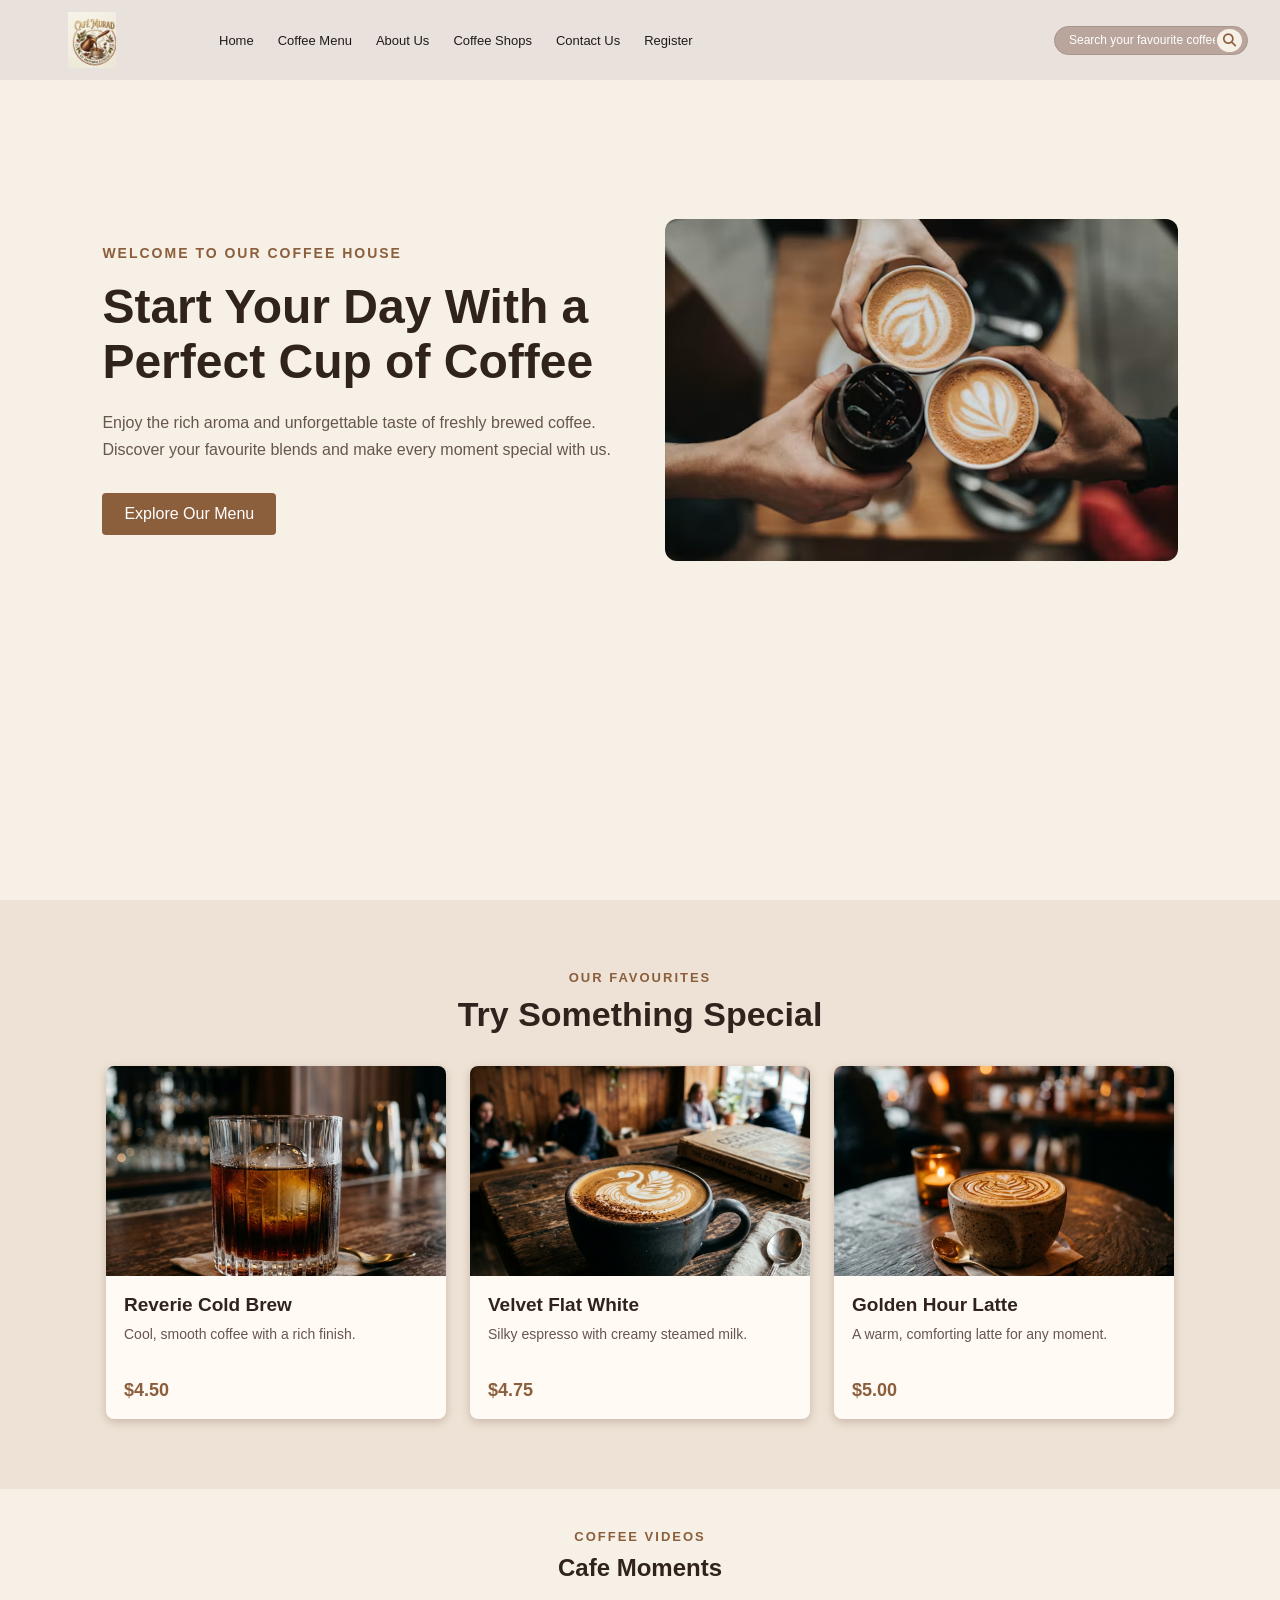
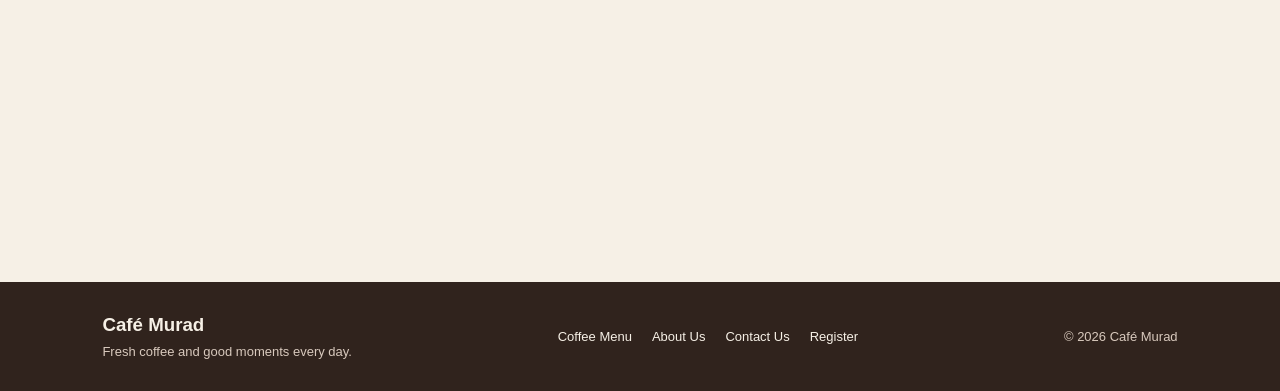
==== index.html @ 0aab9001 "intial commit coffee murad" ====
<!DOCTYPE html>
<html lang="en">
<head>
    <meta charset="UTF-8">
    <meta name="viewport" content="width=device-width, initial-scale=1">
    <title>Home Page</title>
    <link rel="stylesheet" href="css/home.css">
    <link rel="stylesheet" href="https://cdnjs.cloudflare.com/ajax/libs/font-awesome/6.7.2/css/all.min.css">
</head>
<body>
    <nav class="home_nav">
        <a class="logo_container" href="index.html">
            <img src="assests/companylogo.jpg" alt="Coffee logo">        </a>

        <div class="others_container">
            <a href="index.html">Home</a>
            <a href="menu.html">Coffee Menu</a>
            <a href="aboutus.html">About Us</a>
            <a href="discover.html">Coffee Shops</a>
            <a href="contact.html">Contact Us</a>
            <a href="register.html">Register</a>
        </div>

        <div class="searchbar">
            <input type="text" placeholder="Search your favourite coffee">
            <button><i class="fa-solid fa-magnifying-glass"></i></button>
        </div>
    </nav>

    <section class="hero_section">
        <div class="hero-container">
            <div class="text">
                <p class="hero_label">
                    WELCOME TO OUR COFFEE HOUSE
                </p>
                <h1>
                    Start Your Day With a Perfect Cup of Coffee
                </h1>
                <p class="hero_description">
                    Enjoy the rich aroma and unforgettable taste of freshly 
                    brewed coffee. Discover your favourite blends and make 
                    every moment special with us.
                </p>
                <a class="hero_button" href="menu.html">Explore Our Menu</a>
            </div>
            <div class="hero_image">
                <img src="assests/3_cup_coffee.avif" alt="Three cups of coffee">
            </div>
        </div>
    </section>

    <section class="coffee_section">
        <p class="coffee_label">OUR FAVOURITES</p>
        <h2>Try Something Special</h2>
        <div class="coffee_cards">
            <div class="coffee_card">
                <img src="assests/reverie-cold-brew.jpg" alt="Reverie cold brew">
                <div class="coffee_card_content">
                    <h3>Reverie Cold Brew</h3>
                    <p>Cool, smooth coffee with a rich finish.</p>
                    <strong>$4.50</strong>
                </div>
            </div>
            <div class="coffee_card">
                <img src="assests/velvet-flat-white.jpg" alt="Velvet flat white">
                <div class="coffee_card_content">
                    <h3>Velvet Flat White</h3>
                    <p>Silky espresso with creamy steamed milk.</p>
                    <strong>$4.75</strong>
                </div>
            </div>
            <div class="coffee_card">
                <img src="assests/golden-hour-latte.jpg" alt="Golden hour latte">
                <div class="coffee_card_content">
                    <h3>Golden Hour Latte</h3>
                    <p>A warm, comforting latte for any moment.</p>
                    <strong>$5.00</strong>
                </div>
            </div>
        </div>
    </section>
    <section class="video_section">
        <p class="coffee_label">COFFEE VIDEOS</p>
        <h2>Cafe Moments</h2>
        <div class="video_grid">
            <iframe src="https://www.youtube.com/embed/b1SI0exETYU" title="Cinematic Coffee Shop B-Roll" allowfullscreen></iframe>
            <iframe src="https://www.youtube.com/embed/Amh5NZMkf3I" title="Cafe in 4K Coffee Shop Vibes" allowfullscreen></iframe>
        </div>
    </section>

    <footer class="site_footer">
        <div>
            <h3>Café Murad</h3>
            <p>Fresh coffee and good moments every day.</p>
        </div>
        <div class="footer_links">
            <a href="menu.html">Coffee Menu</a>
            <a href="aboutus.html">About Us</a>
            <a href="contact.html">Contact Us</a>
            <a href="register.html">Register</a>
        </div>
        <p class="copyright">&copy; 2026 Café Murad</p>
    </footer>
</body>
</html>
---- css/home.css ----
*{
    margin:0;
    box-sizing:border-box;
}
body{
    background-color:#f6f0e6;
    font-family:Arial, sans-serif;
}
.home_nav{
    display:flex;
    align-items:center;
    min-height:80px;
    padding:8px 32px;
    background-color:#e9e1dc;
    box-shadow:0 2px 8px #8f8179;
    overflow:visible;
    justify-content: space-between;
    ;
}
.logo_container{
    display:block;
    flex:0 0 120px;
    height:64px;
    padding:4px;
    transition:transform 0.3s, filter 0.3s;
}
.logo_container img{
    display:block;
    height:100%;
    width:100%;
    object-fit:contain;
}
.logo_container:hover{
    transform:translateX(12px) scale(1.08);
    filter:drop-shadow(0 0 8px #c49a6c);
}
.others_container{
    display:flex;
    align-items:center;
    gap:24px;
    margin-left:67px;
}
.others_container a{
    color:#211b18;
    font-size:13px;
    text-decoration:none;
    white-space:nowrap;
    transition:color 0.2s, border-bottom 0.2s;
}
.others_container a:hover{
    color:#8b5e3c;
    border-bottom:2px solid #8b5e3c;
}
.searchbar{
    display:flex;
    align-items:center;
    margin-left:auto;
    border:1px solid #a9958c;
    border-radius:20px;
    padding:2px 5px 2px 12px;
    background-color:#b9a59c;
}
.searchbar input{
    width:150px;
    border:0;
    outline:0;
    color:#211b18;
    background-color:transparent;
    font-size:12px;
}
.searchbar input::placeholder{
    color:#fff;
}
.searchbar button{
    border:0;
    border-radius:50%;
    padding:4px 6px;
    color:#8b5e3c;
    background-color:#f6f0e6;
    cursor:pointer;
}
.searchbar button:hover{
    color:#fff;
    background-color:#8b5e3c;
}
.hero_section{
    min-height:calc(100vh - 80px);
    padding:60px 8%;
    background-color:#f6f0e6;
}
.hero-container{
    display:flex;
    align-items:center;
    justify-content:space-between;
    gap:50px;
    max-width:1200px;
    min-height:500px;
    margin:0 auto;
}
.text{
    flex:1;
    max-width:550px;
}
.hero_label{
    margin-bottom:18px;
    color:#8b5e3c;
    font-size:14px;
    font-weight:bold;
    letter-spacing:2px;
}
.text h1{
    margin-bottom:20px;
    color:#30231d;
    font-size:48px;
    line-height:1.15;
}
.hero_description{
    margin-bottom:30px;
    color:#66564e;
    font-size:16px;
    line-height:1.7;
}
.hero_button{
    display:inline-block;
    padding:12px 22px;
    border-radius:4px;
    color:#fff;
    background-color:#8b5e3c;
    text-decoration:none;
    transition:background-color 0.2s, transform 0.2s;
}
.hero_button:hover{
    background-color:#60402d;
    transform:translateY(-3px);
}
.hero_image{
    flex:1;
    max-width:520px;
}
.hero_image img{
    display:block;
    width:100%;
    max-height:430px;
    object-fit:contain;
    border-radius:12px;
    transition:transform 0.3s, box-shadow 0.3s;
}
.hero_image img:hover{
    transform:scale(1.03);
    box-shadow:0 8px 18px #b9a59c;
}
.coffee_section{
    padding:70px 8%;
    text-align:center;
    background-color:#ede2d5;
}
.coffee_label{
    margin-bottom:10px;
    color:#8b5e3c;
    font-size:13px;
    font-weight:bold;
    letter-spacing:2px;
}
.coffee_section h2{
    margin-bottom:32px;
    color:#30231d;
    font-size:34px;
}
.coffee_cards{
    display:flex;
    justify-content:center;
    gap:24px;
    max-width:1100px;
    margin:0 auto;
}
.coffee_card{
    flex:1;
    max-width:340px;
    overflow:hidden;
    text-align:left;
    border-radius:8px;
    background-color:#fffaf4;
    box-shadow:0 3px 10px #c8b8aa;
    transition:transform 0.2s, box-shadow 0.2s;
}
.coffee_card:hover{
    transform:translateY(-6px);
    box-shadow:0 8px 16px #b9a59c;
}
.coffee_card img{
    display:block;
    width:100%;
    height:210px;
    object-fit:cover;
}
.coffee_card_content{
    padding:18px;
}
.coffee_card h3{
    margin-bottom:8px;
    color:#30231d;
    font-size:19px;
}
.coffee_card p{
    min-height:42px;
    margin-bottom:14px;
    color:#66564e;
    font-size:14px;
    line-height:1.5;
}
.coffee_card strong{
    color:#8b5e3c;
    font-size:18px;
}
.video_section{
    padding:40px 8%;
    text-align:center;
    color:#30231d;
    background:#f6f0e6;
}
.video_section h2{margin:8px 0 20px}
.video_grid{display:flex;gap:20px;justify-content:center}
.video_grid iframe{width:45%;height:240px;border:0}
.site_footer{
    display:flex;
    align-items:center;
    justify-content:space-between;
    gap:24px;
    padding:32px 8%;
    color:#f6f0e6;
    background-color:#30231d;
}
.site_footer h3{
    margin-bottom:8px;
}
.site_footer p{
    color:#d8c9bd;
    font-size:13px;
}
.footer_links{
    display:flex;
    gap:20px;
}
.footer_links a{
    color:#f6f0e6;
    font-size:13px;
    text-decoration:none;
}
.footer_links a:hover{
    color:#d6a77a;
}
.site_footer .copyright{
    white-space:nowrap;
}
@media (max-width:800px){
    .home_nav{
        flex-wrap:wrap;
        gap:12px;
    }
    .others_container{
        order:3;
        width:100%;
        justify-content:center;
        flex-wrap:wrap;
        margin-left:0;
    }
    .hero_section{
        padding:40px 24px;
    }
    .hero-container{
        flex-direction:column;
        justify-content:center;
        gap:30px;
        text-align:center;
    }
    .text h1{
        font-size:36px;
    }
    .hero_image{
        width:100%;
    }
    .coffee_cards{
        flex-direction:column;
        align-items:center;
    }
    .coffee_card{
        width:100%;
    }
    .video_grid{flex-direction:column}
    .video_grid iframe{width:100%}
    .site_footer{
        flex-direction:column;
        text-align:center;
    }
    .footer_links{
        flex-wrap:wrap;
        justify-content:center;
    }
}
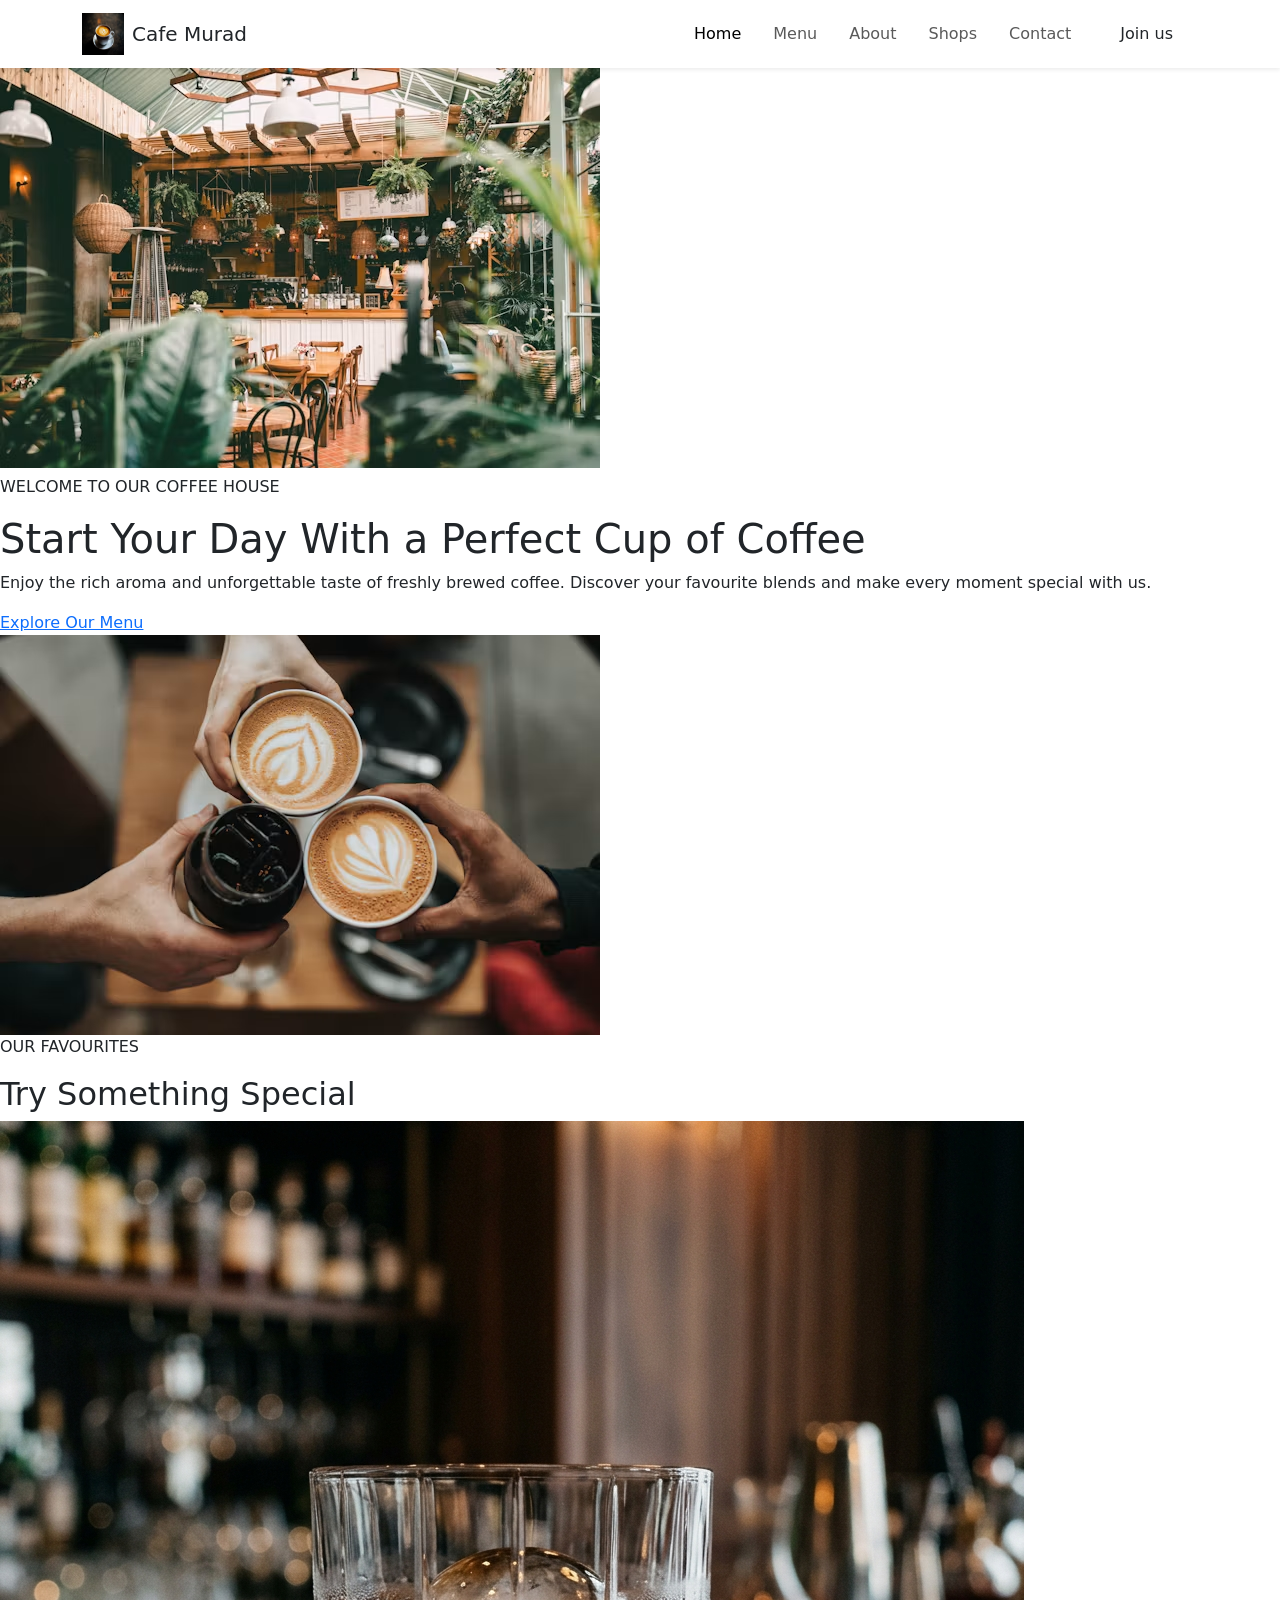
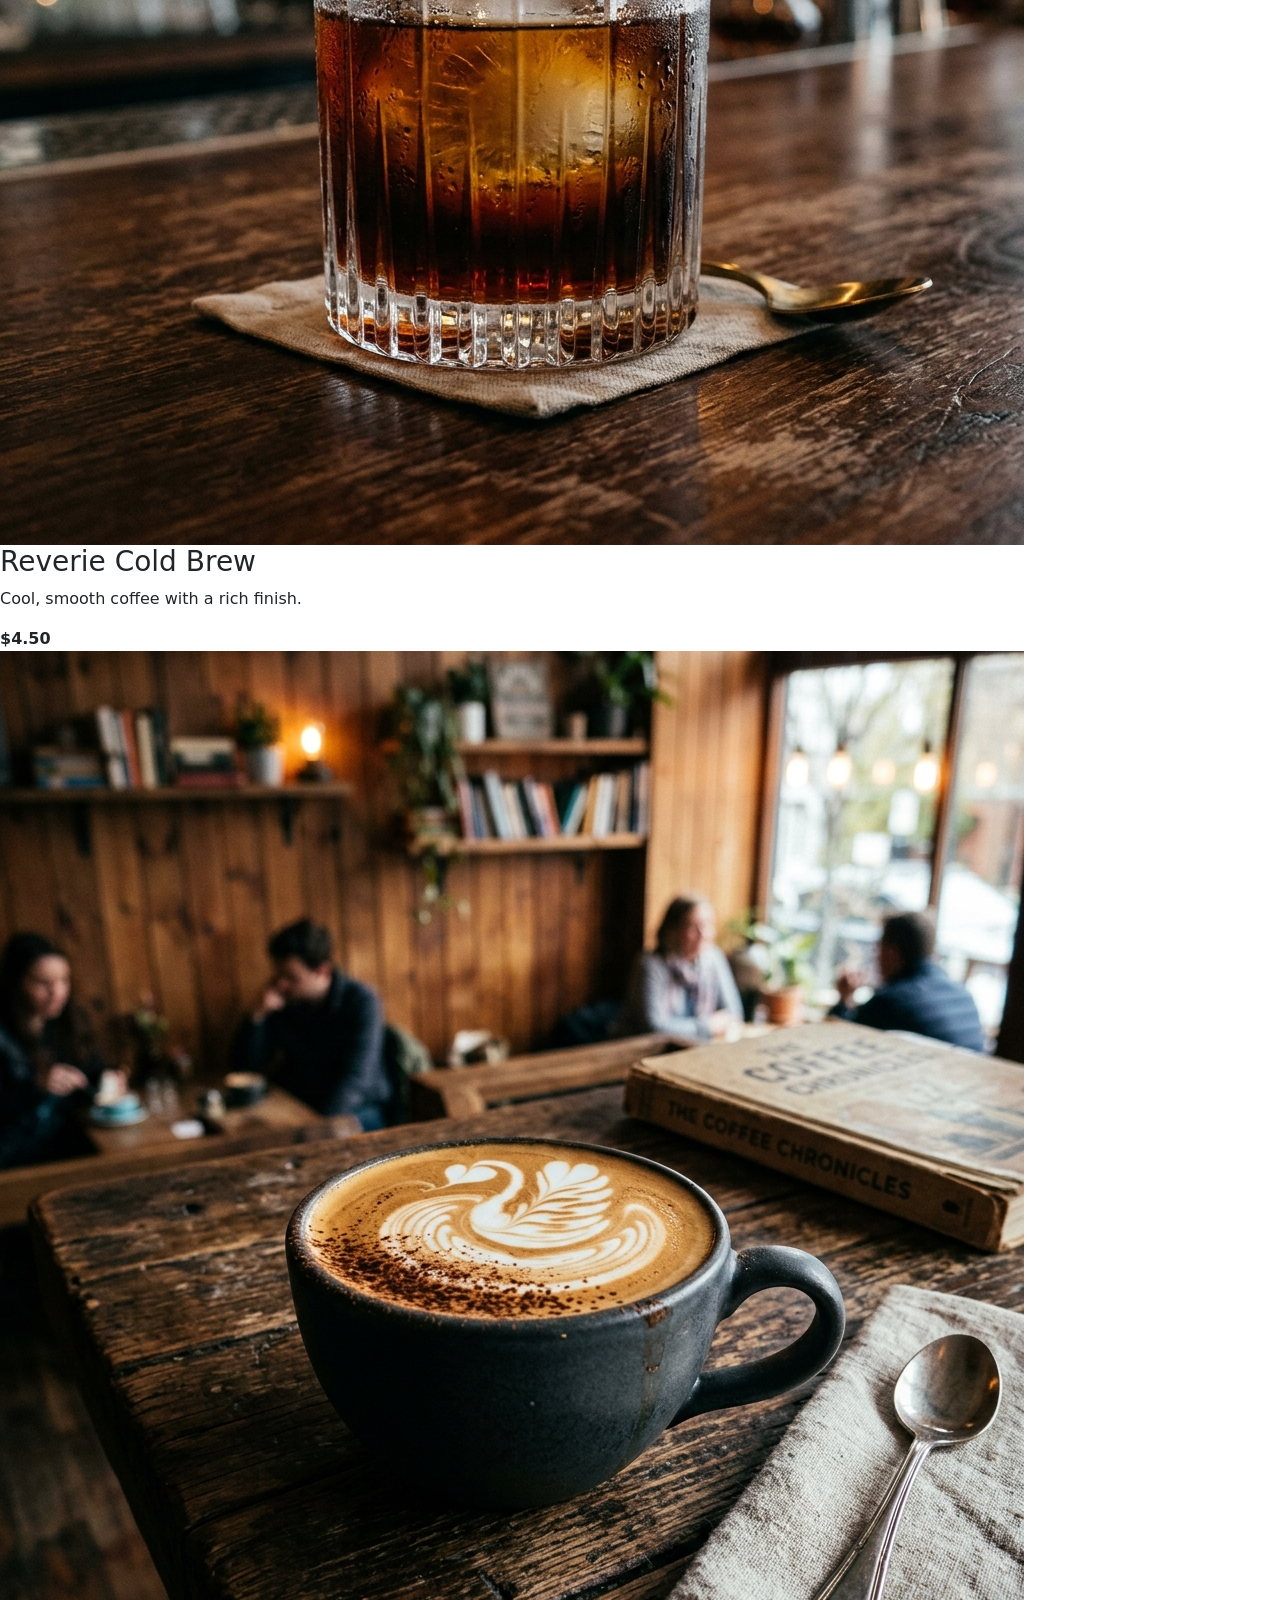
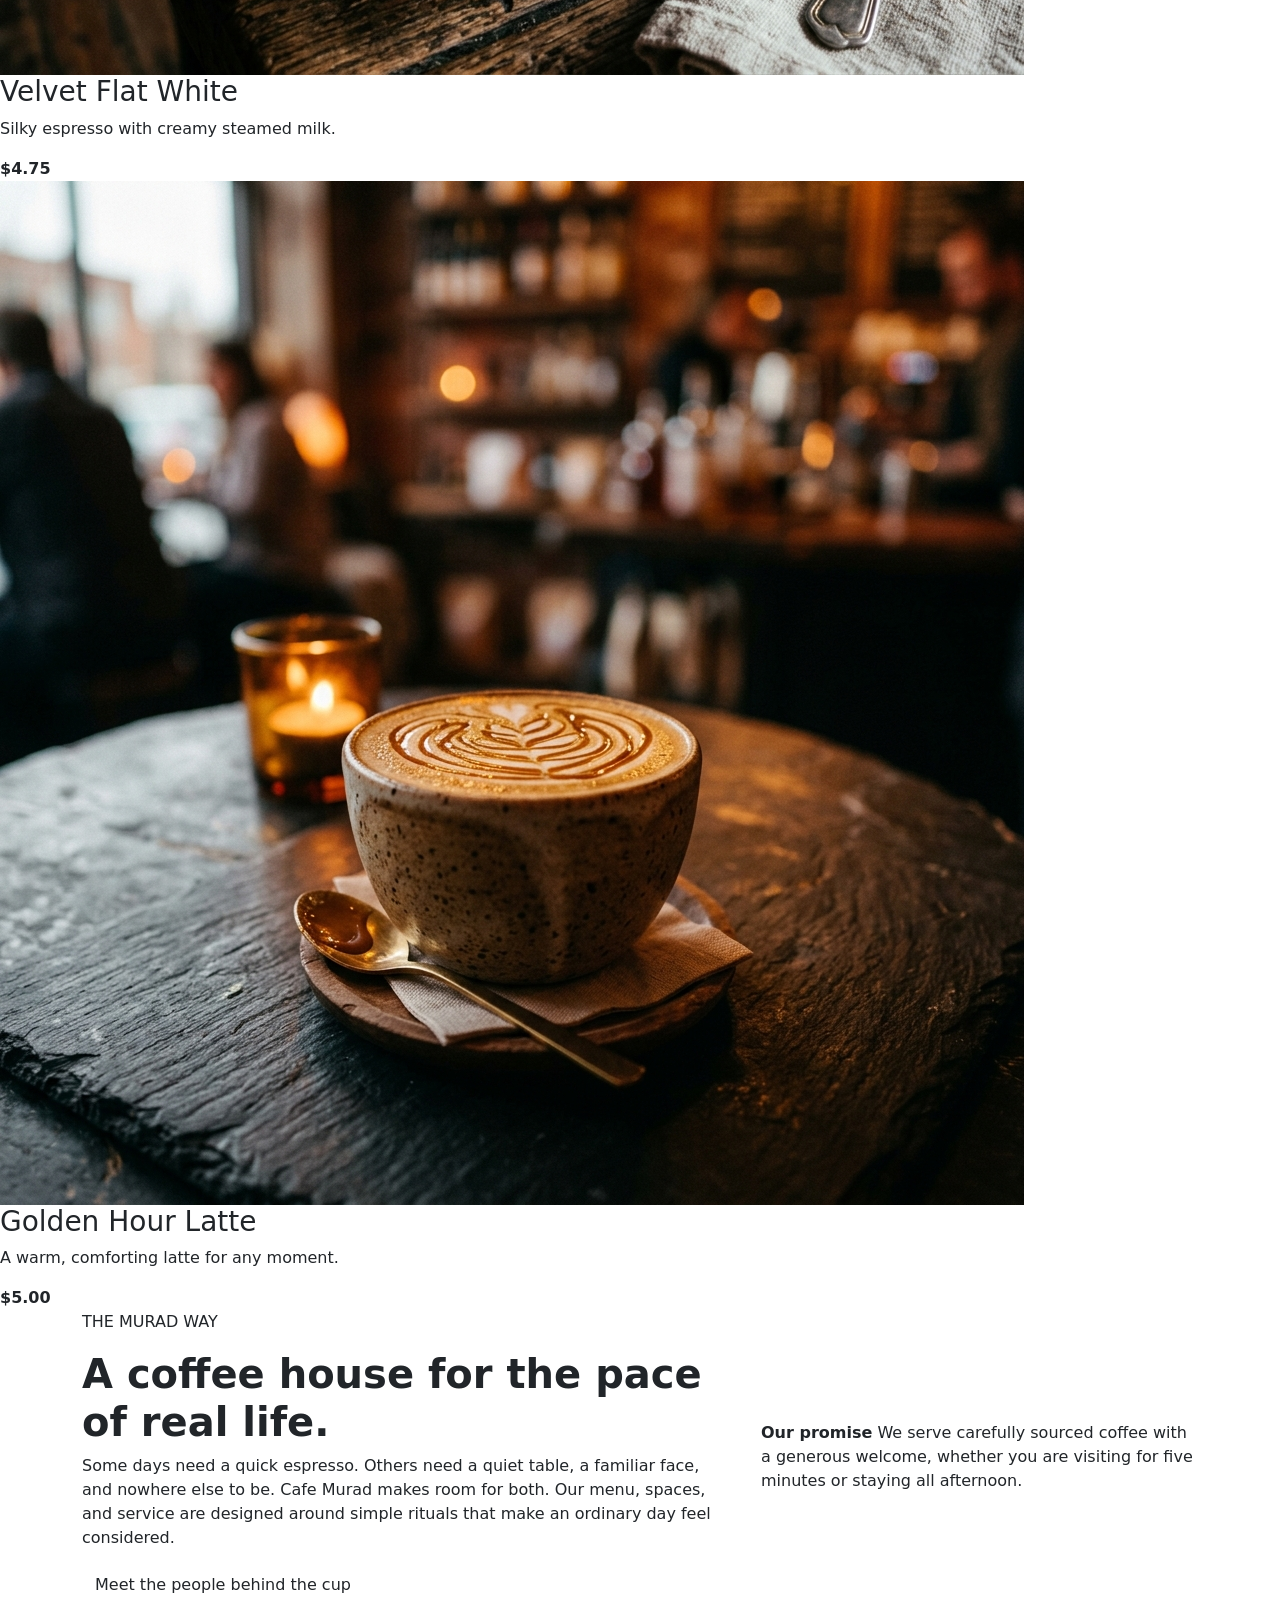
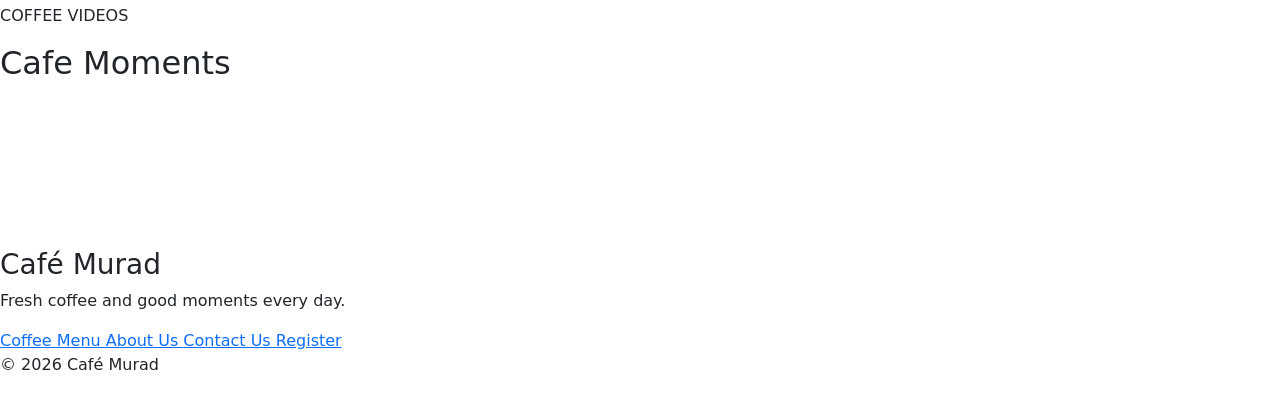
==== commit c751b31e: "home.html rename to index.html" ====
--- a/index.html
+++ b/index.html
@@ -1,106 +1,193 @@
-
 <!DOCTYPE html>
 <html lang="en">
-<head>
-    <meta charset="UTF-8">
-    <meta name="viewport" content="width=device-width, initial-scale=1">
-    <title>Home Page</title>
-    <link rel="stylesheet" href="css/home.css">
-    <link rel="stylesheet" href="https://cdnjs.cloudflare.com/ajax/libs/font-awesome/6.7.2/css/all.min.css">
-</head>
-<body>
-    <nav class="home_nav">
-        <a class="logo_container" href="index.html">
-            <img src="assests/companylogo.jpg" alt="Coffee logo">        </a>
-
-        <div class="others_container">
-            <a href="index.html">Home</a>
-            <a href="menu.html">Coffee Menu</a>
-            <a href="aboutus.html">About Us</a>
-            <a href="discover.html">Coffee Shops</a>
-            <a href="contact.html">Contact Us</a>
-            <a href="register.html">Register</a>
-        </div>
-
-        <div class="searchbar">
-            <input type="text" placeholder="Search your favourite coffee">
-            <button><i class="fa-solid fa-magnifying-glass"></i></button>
-        </div>
-    </nav>
-
-    <section class="hero_section">
-        <div class="hero-container">
-            <div class="text">
-                <p class="hero_label">
-                    WELCOME TO OUR COFFEE HOUSE
-                </p>
-                <h1>
-                    Start Your Day With a Perfect Cup of Coffee
-                </h1>
-                <p class="hero_description">
-                    Enjoy the rich aroma and unforgettable taste of freshly 
-                    brewed coffee. Discover your favourite blends and make 
-                    every moment special with us.
-                </p>
-                <a class="hero_button" href="menu.html">Explore Our Menu</a>
-            </div>
-            <div class="hero_image">
-                <img src="assests/3_cup_coffee.avif" alt="Three cups of coffee">
-            </div>
-        </div>
-    </section>
-
-    <section class="coffee_section">
-        <p class="coffee_label">OUR FAVOURITES</p>
-        <h2>Try Something Special</h2>
-        <div class="coffee_cards">
-            <div class="coffee_card">
-                <img src="assests/reverie-cold-brew.jpg" alt="Reverie cold brew">
-                <div class="coffee_card_content">
-                    <h3>Reverie Cold Brew</h3>
-                    <p>Cool, smooth coffee with a rich finish.</p>
-                    <strong>$4.50</strong>
+    <head>
+        <meta charset="UTF-8">
+        <meta name="viewport" content="width=device-width, initial-scale=1">
+        <title>
+            Home Page
+        </title>
+        <link href="https://cdn.jsdelivr.net/npm/bootstrap@5.3.3/dist/css/bootstrap.min.css" rel="stylesheet">
+            <link rel="stylesheet" href="css/Home.css">
+    </head>
+    <body>
+        <nav class="navbar navbar-expand-lg bg-white shadow-sm sticky-top site-nav">
+            <div class="container">
+                <a class="navbar-brand d-flex align-items-center gap-2 text-dark" href="Home.html">
+                    <img src="assests/main_logo.avif" alt="Cafe Murad logo" width="42" height="42">
+                    Cafe Murad
+                </a>
+                <button class="navbar-toggler" type="button" data-bs-toggle="collapse" data-bs-target="#mainNav" aria-controls="mainNav" aria-expanded="false" aria-label="Toggle navigation">
+                    <span class="navbar-toggler-icon">
+                    </span>
+                </button>
+                <div class="collapse navbar-collapse" id="mainNav">
+                    <div class="navbar-nav ms-auto align-items-lg-center gap-lg-3">
+                        <a class="nav-link active" href="index.html">
+                            Home
+                        </a>
+                        <a class="nav-link" href="Menu.html">
+                            Menu
+                        </a>
+                        <a class="nav-link" href="About.html">
+                            About
+                        </a>
+                        <a class="nav-link" href="Shops.html">
+                            Shops
+                        </a>
+                        <a class="nav-link" href="Contact.html">
+                            Contact
+                        </a>
+                        <a class="btn btn-coffee px-4" href="Join-Us.html">
+                            Join us
+                        </a>
+                    </div>
                 </div>
             </div>
-            <div class="coffee_card">
-                <img src="assests/velvet-flat-white.jpg" alt="Velvet flat white">
-                <div class="coffee_card_content">
-                    <h3>Velvet Flat White</h3>
-                    <p>Silky espresso with creamy steamed milk.</p>
-                    <strong>$4.75</strong>
+        </nav>
+        <section class="hero_section">
+            <video class="site-background-video" autoplay muted loop playsinline preload="metadata" poster="assests/hero_background_greenish.avif" aria-hidden="true">
+                <source src="https://cdn.coverr.co/videos/coverr-city-stroll-with-a-warm-drink/1080p.mp4" type="video/mp4">
+            </video>
+            <div class="hero-container">
+                <div class="text">
+                    <p class="hero_label">
+                        WELCOME TO OUR COFFEE HOUSE
+                    </p>
+                    <h1>
+                        Start Your Day With a Perfect Cup of Coffee
+                    </h1>
+                    <p class="hero_description">
+                        Enjoy the rich aroma and unforgettable taste of freshly brewed coffee. Discover your favourite blends and make every moment special with us.
+                    </p>
+                    <a class="hero_button" href="Menu.html">
+                        Explore Our Menu
+                    </a>
+                </div>
+                <div class="hero_image tilt-card coffee-pop">
+                    <img src="assests/3_cup_coffee.avif" alt="Three cups of coffee">
                 </div>
             </div>
-            <div class="coffee_card">
-                <img src="assests/golden-hour-latte.jpg" alt="Golden hour latte">
-                <div class="coffee_card_content">
-                    <h3>Golden Hour Latte</h3>
-                    <p>A warm, comforting latte for any moment.</p>
-                    <strong>$5.00</strong>
+        </section>
+        <section class="coffee_section">
+            <p class="coffee_label">
+                OUR FAVOURITES
+            </p>
+            <h2>
+                Try Something Special
+            </h2>
+            <div class="coffee_cards">
+                <div class="coffee_card">
+                    <img src="assests/reverie-cold-brew.jpg" alt="Reverie cold brew">
+                    <div class="coffee_card_content">
+                        <h3>
+                            Reverie Cold Brew
+                        </h3>
+                        <p>
+                            Cool, smooth coffee with a rich finish.
+                        </p>
+                        <strong>
+                            $4.50
+                        </strong>
+                    </div>
+                </div>
+                <div class="coffee_card">
+                    <img src="assests/velvet-flat-white.jpg" alt="Velvet flat white">
+                    <div class="coffee_card_content">
+                        <h3>
+                            Velvet Flat White
+                        </h3>
+                        <p>
+                            Silky espresso with creamy steamed milk.
+                        </p>
+                        <strong>
+                            $4.75
+                        </strong>
+                    </div>
+                </div>
+                <div class="coffee_card">
+                    <img src="assests/golden-hour-latte.jpg" alt="Golden hour latte">
+                    <div class="coffee_card_content">
+                        <h3>
+                            Golden Hour Latte
+                        </h3>
+                        <p>
+                            A warm, comforting latte for any moment.
+                        </p>
+                        <strong>
+                            $5.00
+                        </strong>
+                    </div>
                 </div>
             </div>
-        </div>
-    </section>
-    <section class="video_section">
-        <p class="coffee_label">COFFEE VIDEOS</p>
-        <h2>Cafe Moments</h2>
-        <div class="video_grid">
-            <iframe src="https://www.youtube.com/embed/b1SI0exETYU" title="Cinematic Coffee Shop B-Roll" allowfullscreen></iframe>
-            <iframe src="https://www.youtube.com/embed/Amh5NZMkf3I" title="Cafe in 4K Coffee Shop Vibes" allowfullscreen></iframe>
-        </div>
-    </section>
-
-    <footer class="site_footer">
-        <div>
-            <h3>Café Murad</h3>
-            <p>Fresh coffee and good moments every day.</p>
-        </div>
-        <div class="footer_links">
-            <a href="menu.html">Coffee Menu</a>
-            <a href="aboutus.html">About Us</a>
-            <a href="contact.html">Contact Us</a>
-            <a href="register.html">Register</a>
-        </div>
-        <p class="copyright">&copy; 2026 Café Murad</p>
-    </footer>
-</body>
+        </section>
+        <section class="editorial-section">
+            <div class="container">
+                <div class="row g-5 align-items-center">
+                    <div class="col-lg-7 editorial-copy reveal">
+                        <p class="section-kicker">THE MURAD WAY</p>
+                        <h2 class="display-6 fw-bold">A coffee house for the pace of real life.</h2>
+                        <p>
+                            Some days need a quick espresso. Others need a quiet table,
+                            a familiar face, and nowhere else to be. Cafe Murad makes room
+                            for both. Our menu, spaces, and service are designed around
+                            simple rituals that make an ordinary day feel considered.
+                        </p>
+                        <a class="btn btn-coffee" href="About.html">Meet the people behind the cup</a>
+                    </div>
+                    <div class="col-lg-5 reveal">
+                        <div class="editorial-note">
+                            <strong>Our promise</strong>
+                            We serve carefully sourced coffee with a generous welcome,
+                            whether you are visiting for five minutes or staying all afternoon.
+                        </div>
+                    </div>
+                </div>
+            </div>
+        </section>
+        <section class="video_section">
+            <p class="coffee_label">
+                COFFEE VIDEOS
+            </p>
+            <h2>
+                Cafe Moments
+            </h2>
+            <div class="video_grid">
+                <iframe src="https://www.youtube.com/embed/b1SI0exETYU" title="Cinematic Coffee Shop B-Roll" allowfullscreen>
+                </iframe>
+                <iframe src="https://www.youtube.com/embed/Amh5NZMkf3I" title="Cafe in 4K Coffee Shop Vibes" allowfullscreen>
+                </iframe>
+            </div>
+        </section>
+        <footer class="site_footer">
+            <div>
+                <h3>
+                    Café Murad
+                </h3>
+                <p>
+                    Fresh coffee and good moments every day.
+                </p>
+            </div>
+            <div class="footer_links">
+                <a href="Menu.html">
+                    Coffee Menu
+                </a>
+                <a href="About.html">
+                    About Us
+                </a>
+                <a href="Contact.html">
+                    Contact Us
+                </a>
+                <a href="Join-Us.html">
+                    Register
+                </a>
+            </div>
+            <p class="copyright">
+                &copy; 2026 Café Murad
+            </p>
+        </footer>
+        <script src="https://cdn.jsdelivr.net/npm/bootstrap@5.3.3/dist/js/bootstrap.bundle.min.js">
+        </script>
+        <script src="js/script.js">
+        </script>
+    </body>
 </html>
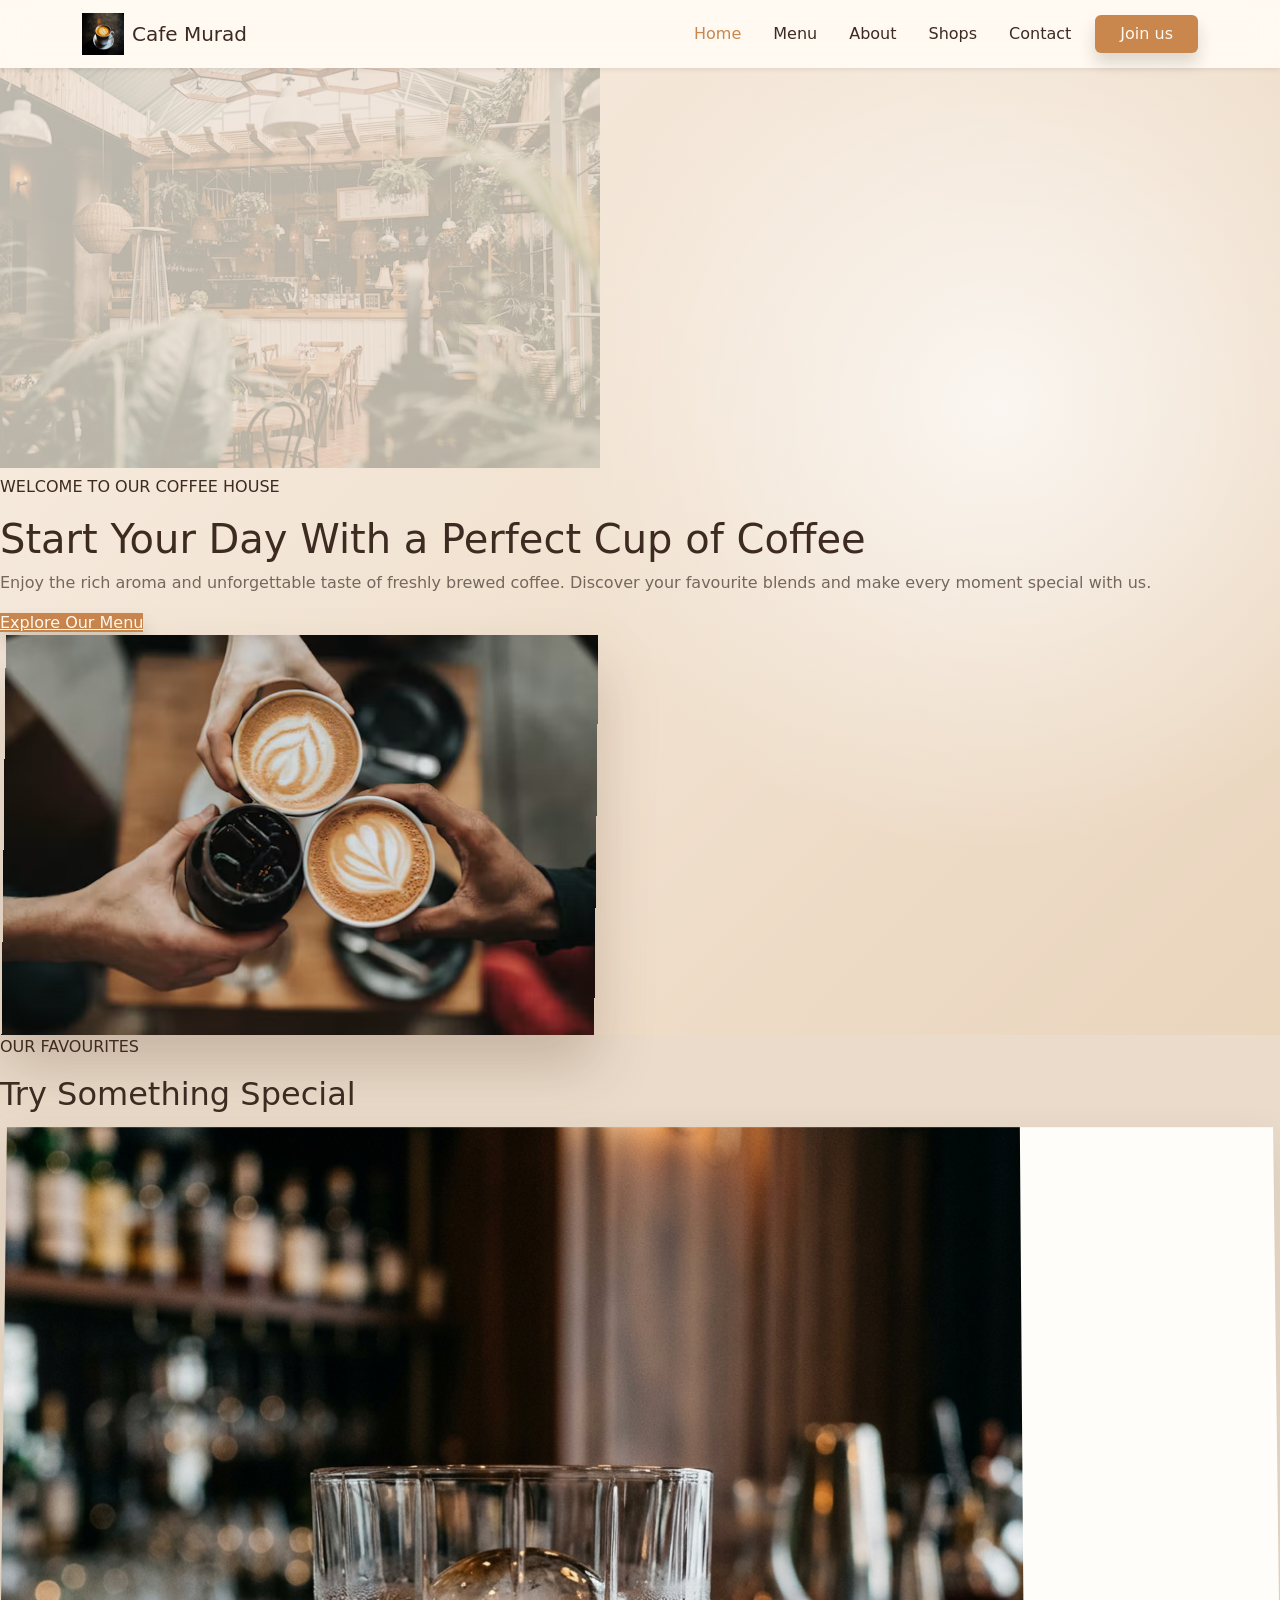
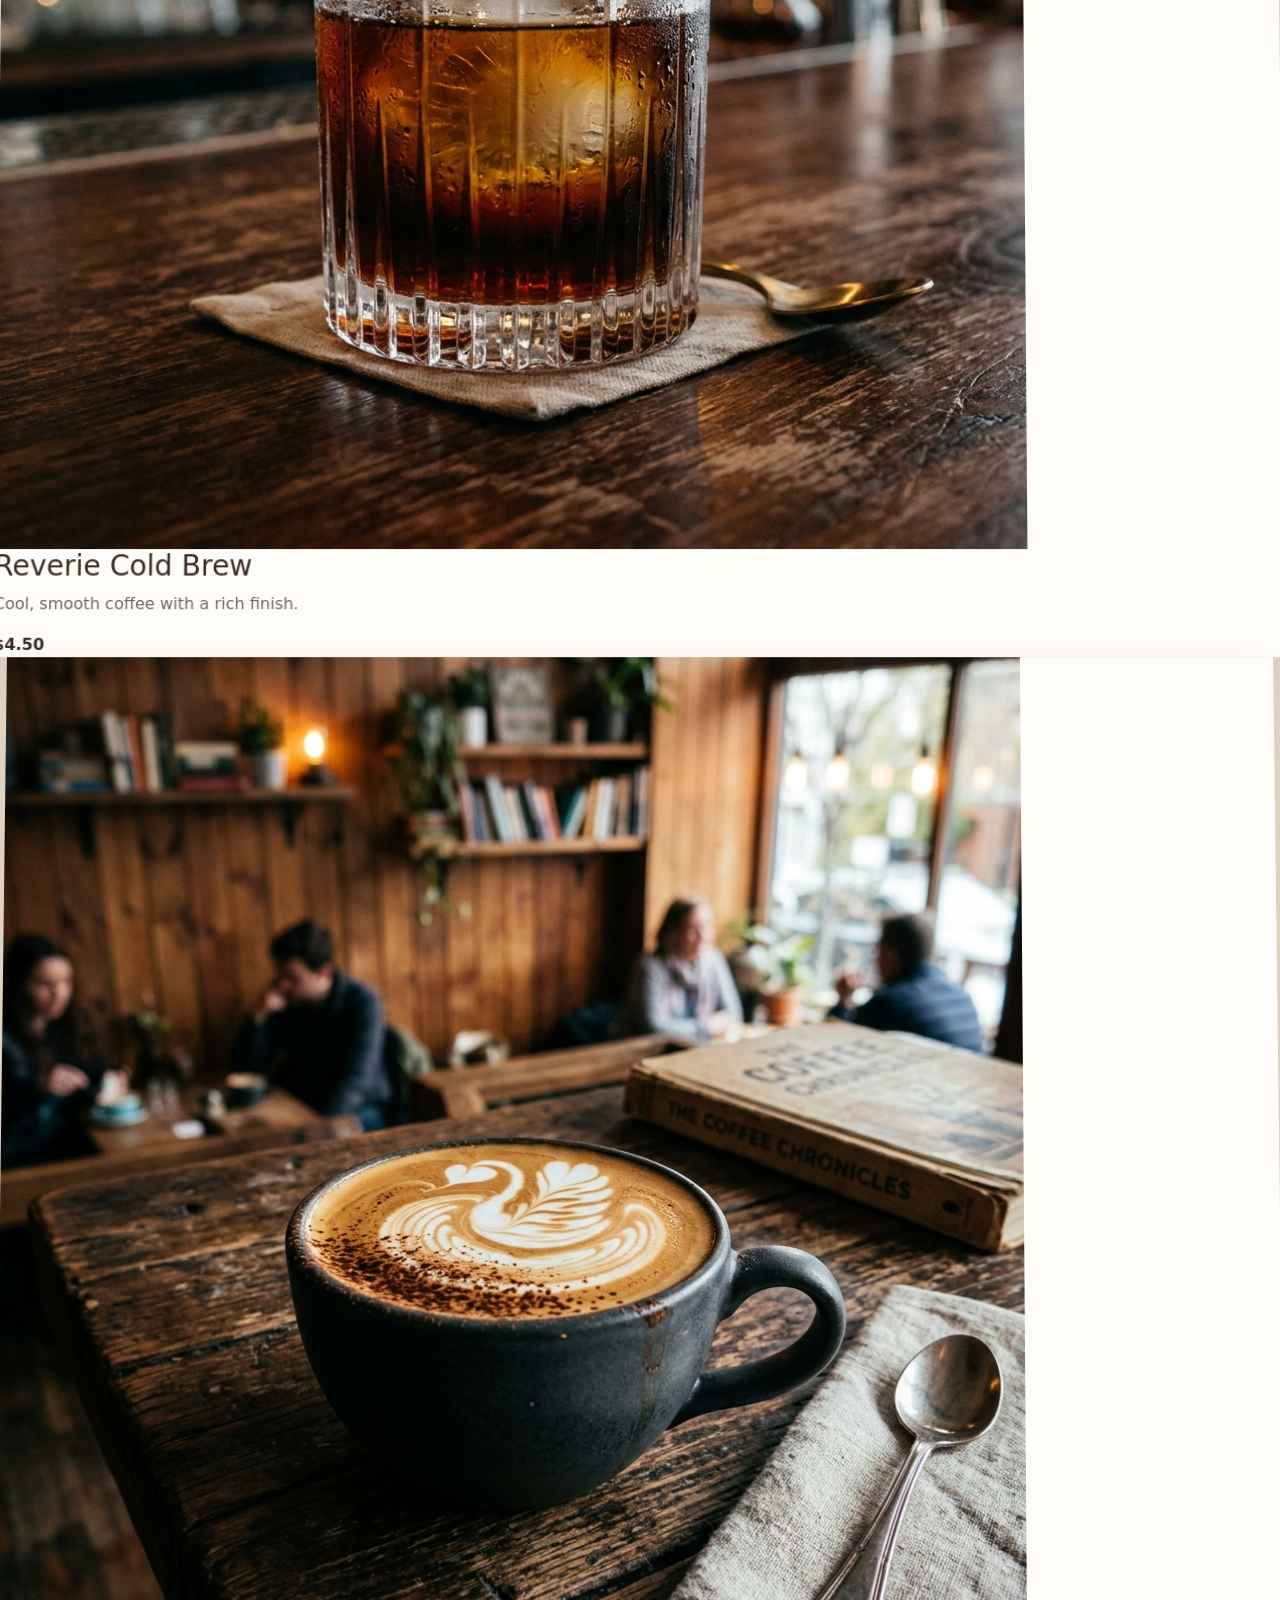
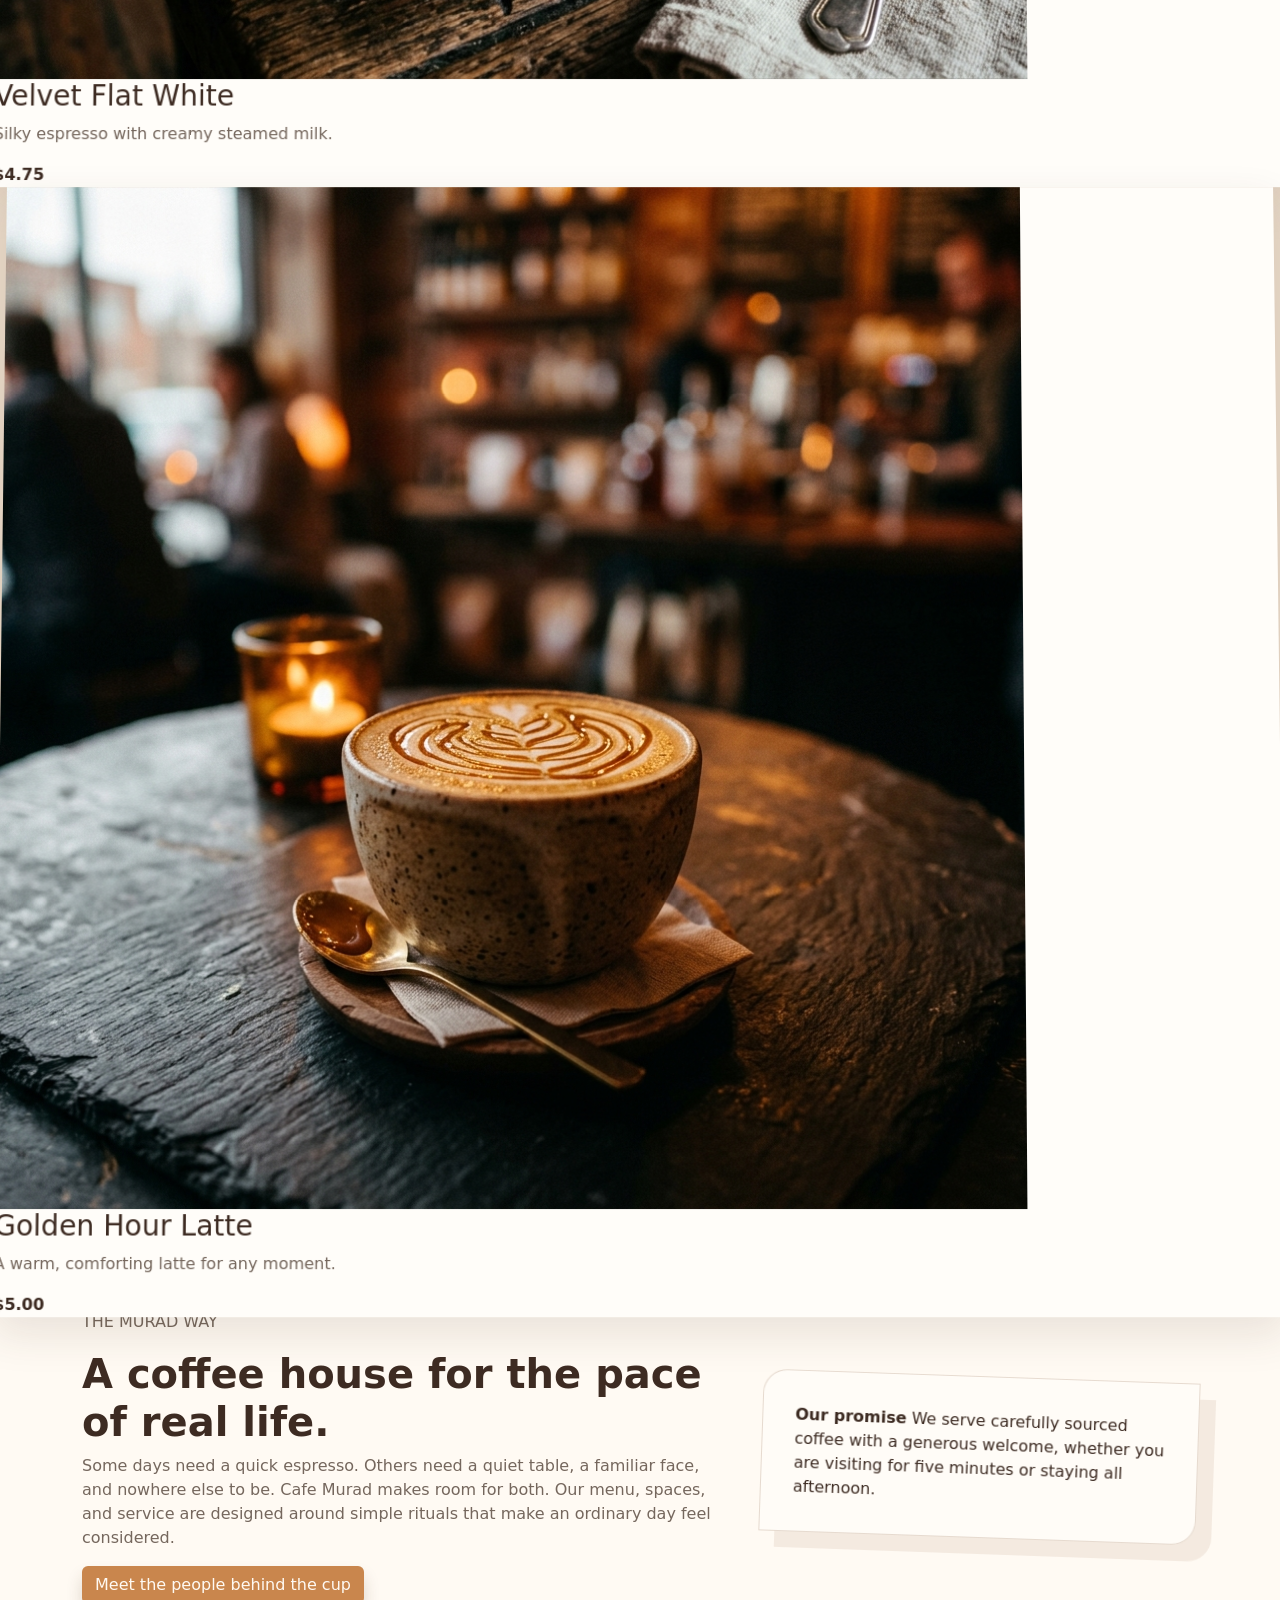
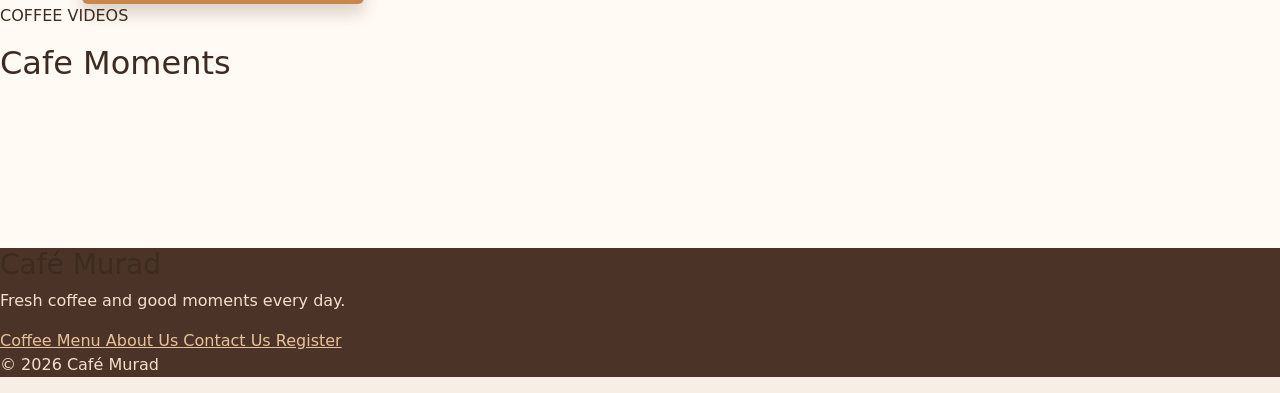
==== commit 36f58e3d: "delployment problem fix" ====
--- a/index.html
+++ b/index.html
@@ -8,11 +8,12 @@
         </title>
         <link href="https://cdn.jsdelivr.net/npm/bootstrap@5.3.3/dist/css/bootstrap.min.css" rel="stylesheet">
             <link rel="stylesheet" href="css/Home.css">
+            <link rel="stylesheet" href="css/theme.css">
     </head>
     <body>
         <nav class="navbar navbar-expand-lg bg-white shadow-sm sticky-top site-nav">
             <div class="container">
-                <a class="navbar-brand d-flex align-items-center gap-2 text-dark" href="Home.html">
+                <a class="navbar-brand d-flex align-items-center gap-2 text-dark" href="index.html">
                     <img src="assests/main_logo.avif" alt="Cafe Murad logo" width="42" height="42">
                     Cafe Murad
                 </a>
--- a/css/theme.css
+++ b/css/theme.css
@@ -0,0 +1,239 @@
+:root {
+    --espresso: #3d2b22;
+    --roast: #8f5f3f;
+    --caramel: #c9864d;
+    --cream: #fffaf3;
+    --mist: #f7efe5;
+    --ink-soft: #75675d;
+    --surface-raised: #fffdf9;
+    --surface-muted: #eadbca;
+    --line: rgba(143, 95, 63, .22);
+}
+
+html,
+body {
+    background: var(--mist);
+    color: var(--espresso);
+}
+
+.navbar,
+.site-nav,
+.bg-white {
+    background-color: rgba(255, 250, 243, .94) !important;
+    backdrop-filter: blur(14px);
+}
+
+.navbar-brand,
+.navbar .nav-link,
+.text-dark {
+    color: var(--espresso) !important;
+}
+
+.navbar .nav-link:hover,
+.navbar .nav-link.active,
+.navbar-brand:hover {
+    color: var(--caramel) !important;
+}
+
+.navbar-toggler {
+    border-color: var(--line);
+}
+
+.navbar-toggler-icon {
+    filter: none;
+}
+
+.page-hero,
+.hero_section {
+    background: #f0dfcc;
+}
+
+.page-hero::before {
+    background: linear-gradient(110deg, rgba(255, 250, 243, .82), rgba(240, 223, 204, .55));
+}
+
+.page-hero h1,
+.page-hero p:not(.eyebrow),
+.hero_section h1,
+.hero_description {
+    color: var(--espresso);
+}
+
+.editorial-section,
+.video_section {
+    background: var(--cream);
+}
+
+.coffee_section,
+.menu_content,
+.opening_strip {
+    background: var(--surface-muted);
+}
+
+.editorial-copy p,
+.coffee_card p,
+.menu_card p,
+.hero_description {
+    color: var(--ink-soft);
+}
+
+.glass-card,
+.coffee_card,
+.menu_card,
+.contact_form,
+.register_form,
+.page_intro,
+.detail_item,
+.stat-pill {
+    border-color: var(--line);
+    background: var(--surface-raised);
+    color: var(--espresso);
+    box-shadow: 0 1rem 2.5rem rgba(74, 48, 30, .12);
+}
+
+.detail_item {
+    background: rgba(255, 253, 249, .82);
+}
+
+.menu_filters button {
+    border-color: var(--line);
+    color: var(--caramel);
+}
+
+.menu_filters button:hover,
+.menu_filters .active {
+    color: #17120f;
+    background: var(--caramel);
+}
+
+.contact_form input,
+.contact_form textarea,
+.register_form input,
+.register_form select,
+.register_form textarea {
+    border-color: var(--line);
+    color: var(--espresso);
+    background: #fffdf9;
+}
+
+.register_form input[readonly] {
+    background: #eee1d2;
+}
+
+.reset_button {
+    color: var(--espresso);
+    background: #e5d0b9;
+}
+
+.site_footer,
+.site-footer-modern {
+    color: var(--espresso);
+    background: #4b3327;
+}
+
+.site_footer a,
+.site-footer-modern a {
+    color: #e8c29c;
+}
+
+.site_footer p {
+    color: #f3dfca;
+}
+
+.site-background-video {
+    opacity: .25;
+    filter: saturate(.72) contrast(1.04) brightness(.88);
+}
+
+.btn-coffee,
+.hero_button,
+.primary_button,
+.contact_button {
+    color: #fffaf3;
+    background: var(--caramel);
+    box-shadow: 0 .65rem 1rem rgba(74, 48, 30, .18);
+}
+
+.btn-coffee:hover,
+.hero_button:hover,
+.primary_button:hover,
+.contact_button:hover {
+    color: #fff;
+    background: var(--espresso);
+}
+
+.btn:focus-visible,
+input:focus-visible,
+textarea:focus-visible,
+select:focus-visible {
+    outline-color: var(--caramel);
+}
+
+.hero_section {
+    background:
+        radial-gradient(circle at 78% 35%, rgba(255, 255, 255, .72), transparent 28rem),
+        linear-gradient(135deg, #f8eee3, #ead5bd);
+}
+
+.hero-container {
+    perspective: 1200px;
+}
+
+.hero_image {
+    filter: drop-shadow(0 2rem 1.8rem rgba(76, 45, 25, .22));
+    animation: coffee-float 5s ease-in-out infinite;
+}
+
+.hero_image img {
+    transform: rotateY(-9deg) rotateX(4deg);
+    transition: transform .5s ease, filter .5s ease;
+}
+
+.hero_image:hover img {
+    transform: rotateY(0) rotateX(0) translateZ(22px) scale(1.04);
+    filter: drop-shadow(0 1.2rem 1rem rgba(143, 95, 63, .2));
+}
+
+.coffee_card {
+    transform: perspective(900px) rotateX(1deg);
+    transition: transform .35s ease, box-shadow .35s ease;
+}
+
+.coffee_card:hover {
+    transform: perspective(900px) rotateX(0) rotateY(-4deg) translateY(-10px) translateZ(10px);
+}
+
+.coffee_card img {
+    transition: transform .5s ease, filter .5s ease;
+}
+
+.coffee_card:hover img {
+    transform: scale(1.08);
+    filter: saturate(1.1);
+}
+
+.editorial-note {
+    padding: 2rem;
+    border: 1px solid var(--line);
+    border-radius: 1.5rem 0 1.5rem 0;
+    background: rgba(255, 253, 249, .75);
+    box-shadow: 1rem 1rem 0 rgba(143, 95, 63, .1);
+    transform: rotate(2deg);
+    transition: transform .35s ease, box-shadow .35s ease;
+}
+
+.editorial-note:hover {
+    transform: rotate(0) translateY(-6px);
+    box-shadow: 1.3rem 1.3rem 0 rgba(143, 95, 63, .14);
+}
+
+@keyframes coffee-float {
+    0%, 100% { transform: translateY(0) rotateZ(0); }
+    50% { transform: translateY(-12px) rotateZ(1deg); }
+}
+
+@media (prefers-reduced-motion: reduce) {
+    .hero_image {
+        animation: none;
+    }
+}
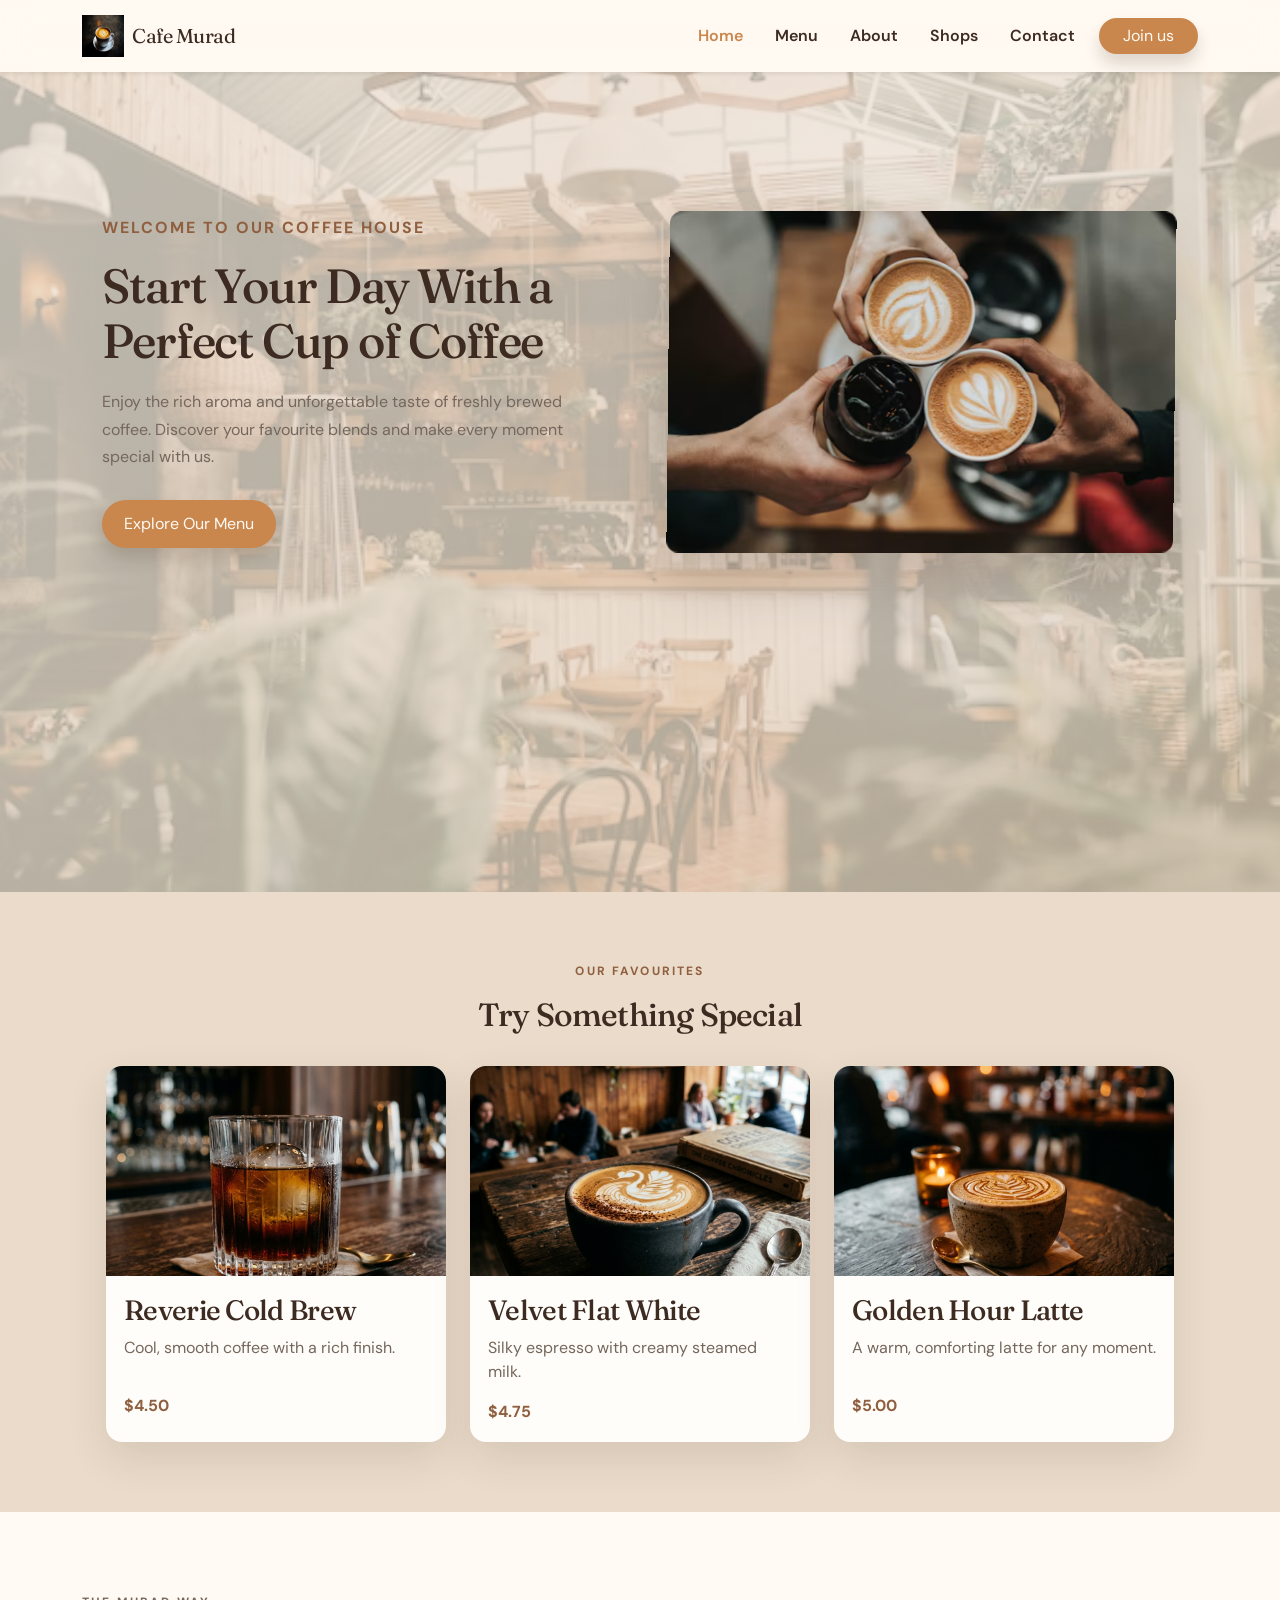
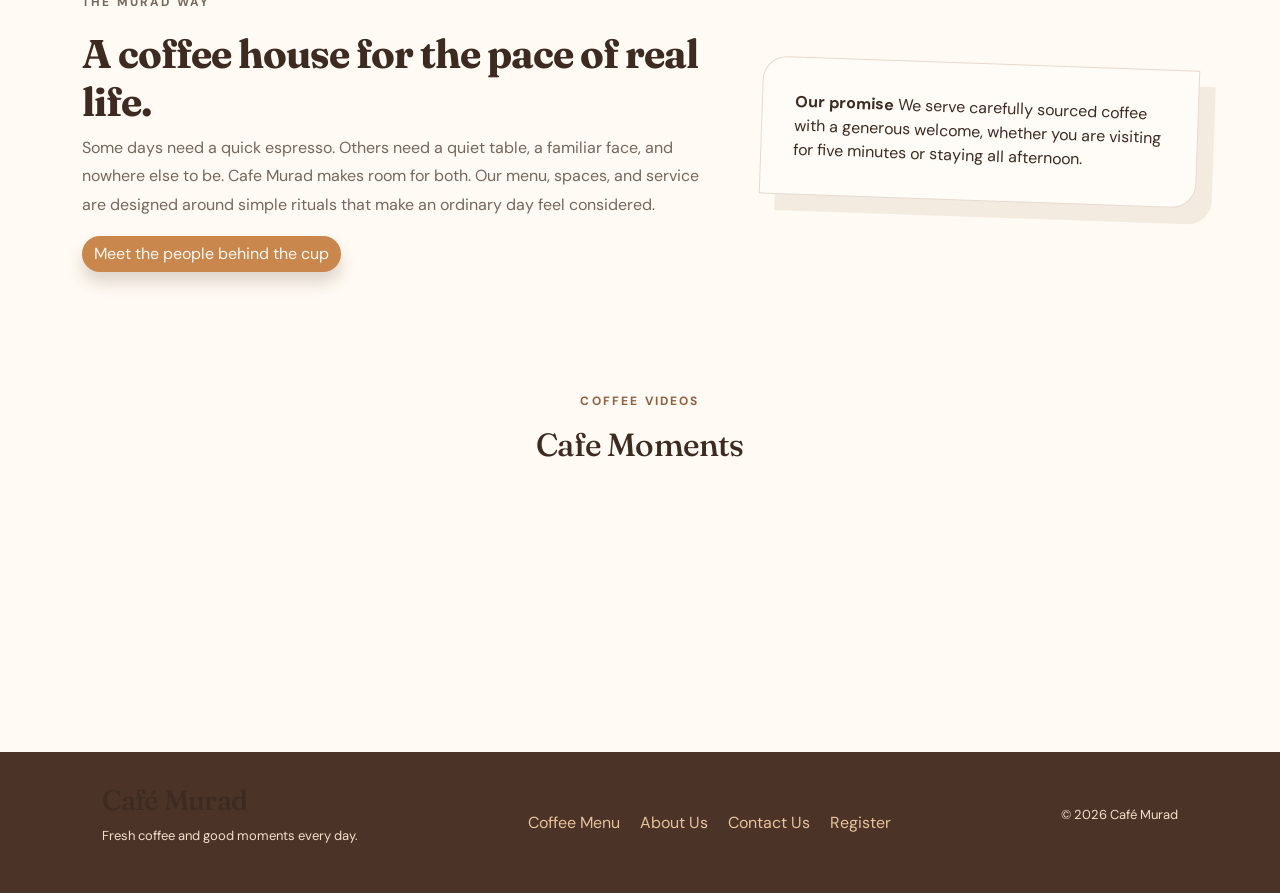
==== commit 96419172: "Fix case-sensitive deployment links Co-authored-by: Copilot <223556219+Copilot@users.noreply.github." ====
--- a/index.html
+++ b/index.html
@@ -7,7 +7,7 @@
             Home Page
         </title>
         <link href="https://cdn.jsdelivr.net/npm/bootstrap@5.3.3/dist/css/bootstrap.min.css" rel="stylesheet">
-            <link rel="stylesheet" href="css/Home.css">
+            <link rel="stylesheet" href="css/home.css">
             <link rel="stylesheet" href="css/theme.css">
     </head>
     <body>
@@ -26,7 +26,7 @@
                         <a class="nav-link active" href="index.html">
                             Home
                         </a>
-                        <a class="nav-link" href="Menu.html">
+                        <a class="nav-link" href="menu.html">
                             Menu
                         </a>
                         <a class="nav-link" href="About.html">
@@ -60,7 +60,7 @@
                     <p class="hero_description">
                         Enjoy the rich aroma and unforgettable taste of freshly brewed coffee. Discover your favourite blends and make every moment special with us.
                     </p>
-                    <a class="hero_button" href="Menu.html">
+                    <a class="hero_button" href="menu.html">
                         Explore Our Menu
                     </a>
                 </div>
@@ -169,7 +169,7 @@
                 </p>
             </div>
             <div class="footer_links">
-                <a href="Menu.html">
+                <a href="menu.html">
                     Coffee Menu
                 </a>
                 <a href="About.html">
--- a/css/home.css
+++ b/css/home.css
@@ -0,0 +1,299 @@
+@import url("https://fonts.googleapis.com/css2?family=DM+Sans:wght@400;500;600;700&family=Fraunces:opsz,wght@9..144,500;9..144,600;9..144,700&display=swap");
+:root
+{
+    --espresso: #4a3528; --roast: #9a6b45; --caramel: #d99b5f; --cream: #fffdf9; --mist: #fffaf3; --ink-soft: #75685e;
+}
+*
+{
+    box-sizing: border-box;
+}
+html
+{
+    scroll-behavior: smooth;
+}
+body
+{
+    margin: 0; overflow-x: hidden; color: var(--espresso); background: var(--mist); font-family: "DM Sans", Arial, sans-serif;
+}
+h1, h2, h3, .navbar-brand, .display-serif
+{
+    font-family: "Fraunces", Georgia, serif; letter-spacing: -.025em;
+}
+.navbar, .site-nav
+{
+    min-height: 72px;
+}
+.navbar .nav-link
+{
+    color: var(--espresso); font-weight: 600;
+}
+.navbar .nav-link:hover, .navbar .nav-link.active
+{
+    color: var(--roast);
+}
+.btn-coffee, .hero_button, .primary_button, .contact_button
+{
+    border: 0; border-radius: 999px; color: #fff; background: var(--roast); box-shadow: 0 .65rem 1rem rgba(121, 80, 51, .18); transition: transform .25s ease, background .25s ease;
+}
+.btn-coffee:hover, .hero_button:hover, .primary_button:hover, .contact_button:hover
+{
+    color: #fff; background: var(--espresso); transform: translateY(-2px);
+}
+.eyebrow, .section-kicker, .coffee_label
+{
+    color: var(--roast); font-size: .75rem; font-weight: 700; letter-spacing: .18em;
+}
+.page-hero
+{
+    position: relative; min-height: 24rem; overflow: hidden; background: #e9ddd0; isolation: isolate;
+}
+.page-hero::before
+{
+    position: absolute; z-index: -1; inset: -5%; background: linear-gradient(110deg, rgba(255, 250, 243, .74), rgba(255, 250, 243, .38)); content: "";
+}
+.page-hero h1, .page-hero p:not(.eyebrow)
+{
+    color: #5f5147;
+}
+.editorial-section
+{
+    padding: 5rem 0; background: var(--cream);
+}
+.editorial-copy
+{
+    max-width: 46rem;
+}
+.editorial-copy p
+{
+    color: var(--ink-soft); line-height: 1.8;
+}
+.glass-card
+{
+    border: 1px solid rgba(197, 139, 85, .18); border-radius: 1rem; background: rgba(255, 253, 249, .94); box-shadow: 0 1rem 2.5rem rgba(62, 38, 22, .1);
+}
+.feature-card, .branch-card
+{
+    height: 100%; overflow: hidden; transition: transform .3s ease, box-shadow .3s ease;
+}
+.feature-card:hover, .branch-card:hover, .coffee_card:hover, .menu_card:hover
+{
+    transform: translateY(-6px); box-shadow: 0 1rem 2rem rgba(62, 38, 22, .16);
+}
+.reveal
+{
+    opacity: 0; transform: translateY(24px); transition: opacity .7s ease, transform .7s ease;
+}
+.reveal.is-visible
+{
+    opacity: 1; transform: translateY(0);
+}
+.tilt-card
+{
+    transform-style: preserve-3d;
+}
+.site_footer, .site-footer-modern
+{
+    color: var(--cream); background: #765743;
+}
+.site_footer a, .site-footer-modern a
+{
+    color: #e9d7c4; text-decoration: none;
+}
+.site_footer a:hover, .site-footer-modern a:hover
+{
+    color: var(--caramel);
+}
+.scroll-progress
+{
+    position: fixed; z-index: 1100; top: 0; left: 0; width: 0; height: 3px; background: linear-gradient(90deg, var(--caramel), #9aac8b);
+}
+.btn:focus-visible, input:focus-visible, textarea:focus-visible, select:focus-visible
+{
+    outline: 3px solid rgba(214, 154, 91, .55); outline-offset: 3px;
+}
+@media (prefers-reduced-motion: reduce)
+{
+    *, *::before, *::after
+    {
+        scroll-behavior: auto !important; transition-duration: .01ms !important; animation-duration: .01ms !important;
+    }
+}
+@media (max-width: 767.98px)
+{
+    .navbar-nav
+    {
+        padding: .75rem 0 1rem;
+    }
+    .navbar-nav .btn
+    {
+        width: 100%; margin-top: .5rem;
+    }
+    .page-hero
+    {
+        min-height: 20rem;
+    }
+}
+.hero_section
+{
+    min-height:calc(100vh - 80px); padding:60px 8%; background:#f6f0e6;
+}
+.hero-container
+{
+    display:flex; align-items:center; justify-content:space-between; gap:50px; max-width:1200px; min-height:500px; margin:auto;
+}
+.text, .hero_image
+{
+    flex:1;
+}
+.text
+{
+    max-width:550px;
+}
+.hero_label
+{
+    margin-bottom:18px; color:var(--roast); font-weight:700; letter-spacing:2px;
+}
+.text h1
+{
+    margin-bottom:20px; font-size:clamp(2.3rem,5vw,3rem); line-height:1.15;
+}
+.hero_description
+{
+    margin-bottom:30px; color:var(--ink-soft); line-height:1.7;
+}
+.hero_button
+{
+    display:inline-block; padding:12px 22px; text-decoration:none;
+}
+.hero_image
+{
+    max-width:520px;
+}
+.hero_image img
+{
+    display:block; width:100%; max-height:430px; object-fit:contain; border-radius:12px;
+}
+.coffee_section
+{
+    padding:70px 8%; text-align:center; background:#ede2d5;
+}
+.coffee_section h2
+{
+    margin-bottom:32px;
+}
+.coffee_cards
+{
+    display:flex; justify-content:center; gap:24px; max-width:1100px; margin:auto;
+}
+.coffee_card
+{
+    flex:1; max-width:340px; overflow:hidden; text-align:left; border-radius:1rem; background:var(--cream); box-shadow:0 3px 10px #c8b8aa;
+}
+.coffee_card img
+{
+    display:block; width:100%; height:210px; object-fit:cover;
+}
+.coffee_card_content
+{
+    padding:18px;
+}
+.coffee_card p
+{
+    min-height:42px; color:var(--ink-soft); line-height:1.5;
+}
+.coffee_card strong
+{
+    color:var(--roast);
+}
+.video_section
+{
+    padding:40px 8%; text-align:center;
+}
+.video_grid
+{
+    display:flex; justify-content:center; gap:20px;
+}
+.video_grid iframe
+{
+    width:45%; height:240px; border:0; border-radius:1rem;
+}
+.site_footer
+{
+    display:flex; align-items:center; justify-content:space-between; gap:24px; padding:32px 8%;
+}
+.site_footer p
+{
+    color:#f2e4d4; font-size:13px;
+}
+.footer_links
+{
+    display:flex; gap:20px;
+}
+@media (max-width:800px)
+{
+    .hero-container, .coffee_cards, .video_grid, .site_footer
+    {
+        flex-direction:column;
+    }
+    .hero-container
+    {
+        text-align:center;
+    }
+    .hero_image, .coffee_card, .video_grid iframe
+    {
+        width:100%;
+    }
+    .coffee_card
+    {
+        max-width:100%;
+    }
+    .site_footer
+    {
+        text-align:center;
+    }
+    .footer_links
+    {
+        flex-wrap:wrap; justify-content:center;
+    }
+}
+.hero_section, .page-hero
+{
+    position: relative; overflow: hidden; isolation: isolate;
+}
+.site-background-video
+{
+    position: absolute; z-index: -2; inset: 0; width: 100%; height: 100%; object-fit: cover; opacity: .32; filter: saturate(.72) contrast(.92);
+}
+.hero-container, .page-hero > *:not(.site-background-video), .menu_hero > *:not(.site-background-video)
+{
+    position: relative; z-index: 1;
+}
+.hero_section > .site-background-video
+{
+    position: absolute; z-index: 0;
+}
+.hero-container, .tilt-card
+{
+    transform-style: preserve-3d; transition: transform .25s ease, box-shadow .25s ease;
+}
+.site_footer,
+.site-footer-modern .container
+{
+    display: flex; align-items: center; justify-content: space-between; gap: 1.5rem;
+}
+.site_footer
+{
+    padding: 2rem 8%;
+}
+.site_footer .footer_links
+{
+    display: flex; gap: 1.25rem;
+}
+@media (max-width: 800px)
+{
+    .site_footer,
+    .site-footer-modern .container
+    {
+        flex-direction: column; text-align: center;
+    }
+}
